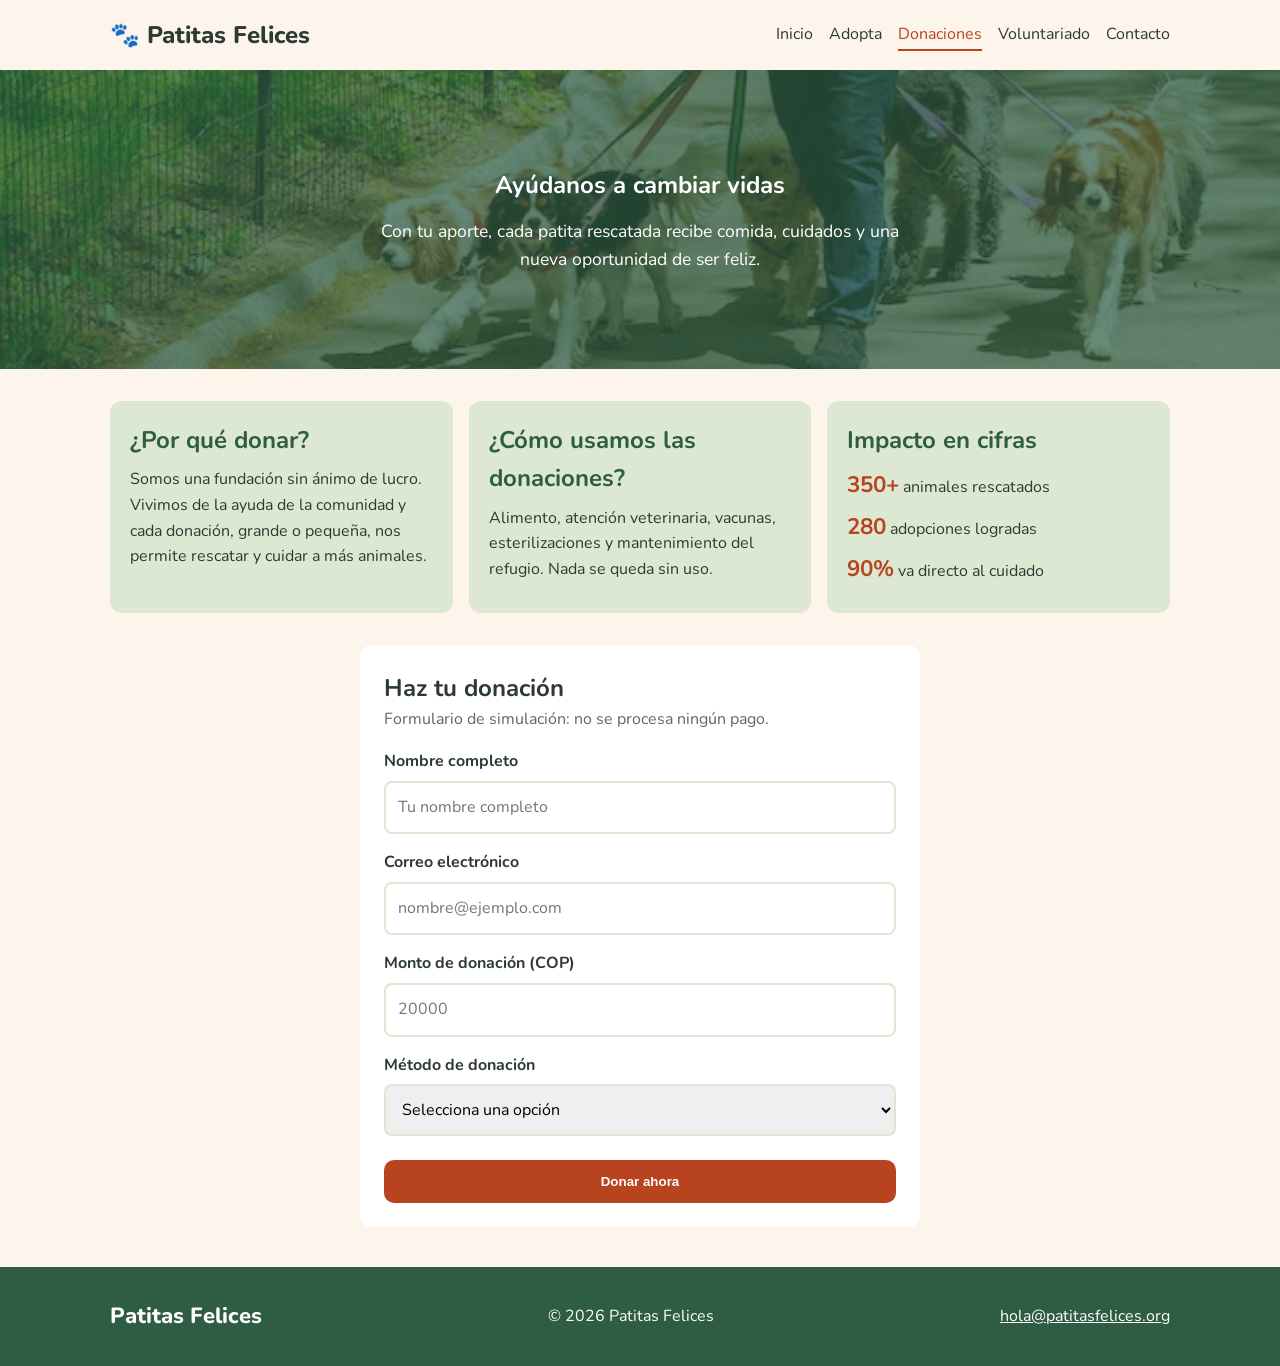
==== PROYECTO-DE-HTML-Y-CSS/views/donaciones.html @ edb4cd9b "clonacion y nueva pagina de donaciones" ====
<!DOCTYPE html>
<html lang="es">
<head>
  <meta charset="UTF-8">
  <meta name="viewport" content="width=device-width, initial-scale=1.0">
  <title>Donaciones · Patitas Felices</title>
  <link href="https://fonts.googleapis.com/css2?family=Nunito:wght@400;700;800&display=swap" rel="stylesheet">
  <link rel="stylesheet" href="../css/variables.css">
  <link rel="stylesheet" href="../css/style.css">
  <link rel="stylesheet" href="../css/donaciones.css">
</head>
<body>

  <header class="encabezado">
    <div class="contenedor">
      <a class="logo" href="../index.html">🐾 Patitas Felices</a>
      <nav>
        <ul class="menu">
          <li><a href="../index.html">Inicio</a></li>
          <li><a href="adopta.html">Adopta</a></li>
          <li><a href="donaciones.html" class="activo">Donaciones</a></li>
          <li><a href="contacto.html">Voluntariado</a></li>
          <li><a href="contacto.html">Contacto</a></li>
        </ul>
      </nav>
    </div>
  </header>

  <main>

    <!-- Banner superior -->
    <section class="banner-donar">
      <div class="contenedor">
        <h1>Ayúdanos a cambiar vidas</h1>
        <p>Con tu aporte, cada patita rescatada recibe comida, cuidados y una nueva oportunidad de ser feliz.</p>
      </div>
    </section>

    <!-- Información -->
    <section class="contenedor info-donar">
      <article class="bloque">
        <h2>¿Por qué donar?</h2>
        <p>Somos una fundación sin ánimo de lucro. Vivimos de la ayuda de la comunidad y cada donación, grande o pequeña, nos permite rescatar y cuidar a más animales.</p>
      </article>
      <article class="bloque">
        <h2>¿Cómo usamos las donaciones?</h2>
        <p>Alimento, atención veterinaria, vacunas, esterilizaciones y mantenimiento del refugio. Nada se queda sin uso.</p>
      </article>
      <article class="bloque">
        <h2>Impacto en cifras</h2>
        <ul class="cifras">
          <li><strong>350+</strong> animales rescatados</li>
          <li><strong>280</strong> adopciones logradas</li>
          <li><strong>90%</strong> va directo al cuidado</li>
        </ul>
      </article>
    </section>

    <!-- Formulario de simulación (no envía nada) -->
    <section class="contenedor">
      <form class="form-donar" action="#" method="get">
        <h2>Haz tu donación</h2>
        <p class="texto-gris">Formulario de simulación: no se procesa ningún pago.</p>

        <label for="nombre">Nombre completo</label>
        <input type="text" id="nombre" name="nombre" placeholder="Tu nombre completo" required>

        <label for="correo">Correo electrónico</label>
        <input type="email" id="correo" name="correo" placeholder="nombre@ejemplo.com" required>

        <label for="monto">Monto de donación (COP)</label>
        <input type="number" id="monto" name="monto" min="1000" step="1000" placeholder="20000" required>

        <label for="metodo">Método de donación</label>
        <select id="metodo" name="metodo" required>
          <option value="">Selecciona una opción</option>
          <option>Transferencia</option>
          <option>Tarjeta</option>
          <option>Efectivo</option>
        </select>

        <button class="boton boton-principal" type="submit">Donar ahora</button>
      </form>
    </section>

  </main>

  <footer class="pie">
    <div class="contenedor pie-contenido">
      <p class="pie-nombre">Patitas Felices</p>
      <p>© 2026 Patitas Felices</p>
      <p><a href="mailto:hola@patitasfelices.org">hola@patitasfelices.org</a></p>
    </div>
  </footer>

</body>
</html>
---- PROYECTO-DE-HTML-Y-CSS/css/variables.css ----
/* Variables: aquí guardo los colores y la fuente para usarlos en todos los archivos */
:root {
  --crema: #fdf5ec;
  --blanco: #ffffff;
  --verde-claro: #dde8d3;
  --verde-oscuro: #2f5d43;
  --durazno: #fae3d6;
  --naranja: #b8431f;
  --naranja-oscuro: #9a3517;
  --texto: #2d3a33;
  --gris: #5f6862;
  --rojo: #c0392b;
  --verde: #2f7d4f;
  --fuente: "Nunito", Arial, sans-serif;
}
---- PROYECTO-DE-HTML-Y-CSS/css/style.css ----
/* ===== Estilos generales: se usan en las 4 páginas ===== */

/* Reset básico */
* {
  box-sizing: border-box;
  margin: 0;
  padding: 0;
}

body {
  font-family: var(--fuente);
  background: var(--crema);
  color: var(--texto);
  line-height: 1.6;
}

img {
  max-width: 100%;
  display: block;
}

a {
  color: inherit;
}

/* Contenedor: centra el contenido y limita el ancho */
.contenedor {
  max-width: 1100px;
  margin: 0 auto;
  padding: 0 20px;
}

.seccion {
  padding: 48px 0;
}

.etiqueta {
  color: var(--naranja);
  font-weight: bold;
  font-size: 14px;
  margin-bottom: 8px;
}

.titulo {
  font-size: 28px;
  line-height: 1.2;
  margin-bottom: 16px;
}

.texto-gris {
  color: var(--gris);
}

/* Botones */
.boton {
  display: inline-block;
  padding: 12px 24px;
  border: 2px solid var(--naranja);
  border-radius: 10px;
  font-weight: bold;
  text-align: center;
  text-decoration: none;
  cursor: pointer;
}

.boton-principal {
  background: var(--naranja);
  color: var(--blanco);
}

.boton-principal:hover {
  background: var(--naranja-oscuro);
}

.boton-secundario {
  background: var(--crema);
  color: var(--naranja);
}

.boton-secundario:hover {
  background: var(--durazno);
}

/* Encabezado y menú (Flexbox) */
.encabezado .contenedor {
  display: flex;
  flex-direction: column;
  align-items: center;
  gap: 12px;
  padding-top: 16px;
  padding-bottom: 16px;
}

.logo {
  font-size: 24px;
  font-weight: 800;
  text-decoration: none;
}

.menu {
  display: flex;
  flex-wrap: wrap;
  justify-content: center;
  gap: 16px;
  list-style: none;
}

.menu a {
  text-decoration: none;
  padding-bottom: 4px;
}

.menu a:hover,
.menu a.activo {
  color: var(--naranja);
  border-bottom: 2px solid var(--naranja);
}

/* Tarjeta de animal (se usa en Adopta y en Perfil) */
.tarjeta {
  background: var(--blanco);
  border-radius: 14px;
  overflow: hidden;
  box-shadow: 0 2px 8px rgba(0, 0, 0, 0.12);
}

.tarjeta:hover {
  transform: translateY(-4px);
}

.tarjeta img {
  width: 100%;
  height: 200px;
  object-fit: cover;
  background: var(--verde-claro);
}

.tarjeta-info {
  display: flex;
  flex-direction: column;
  gap: 8px;
  padding: 16px;
}

.tarjeta-info h3 {
  font-size: 22px;
}

.estado {
  align-self: flex-start;
  padding: 4px 12px;
  border-radius: 20px;
  font-size: 14px;
  font-weight: bold;
}

.disponible {
  background: var(--verde-claro);
  color: var(--verde-oscuro);
}

.adoptado {
  background: var(--durazno);
  color: var(--naranja-oscuro);
}

/* Pie de página (Flexbox) */
.pie {
  background: var(--verde-oscuro);
  color: var(--blanco);
  padding: 32px 0;
}

.pie-contenido {
  display: flex;
  flex-direction: column;
  align-items: center;
  gap: 8px;
  text-align: center;
}

.pie-nombre {
  font-size: 22px;
  font-weight: 800;
}

/* ===== Media queries ===== */

/* Celulares grandes */
@media (min-width: 600px) {
  .titulo {
    font-size: 32px;
  }
}

/* Tablet */
@media (min-width: 768px) {
  .encabezado .contenedor {
    flex-direction: row;
    justify-content: space-between;
  }

  .pie-contenido {
    flex-direction: row;
    justify-content: space-between;
  }
}

/* Computador */
@media (min-width: 1024px) {
  .seccion {
    padding: 72px 0;
  }

  .titulo {
    font-size: 38px;
  }
}
---- PROYECTO-DE-HTML-Y-CSS/css/donaciones.css ----
/* Página de donaciones. Diseño móvil primero. */

.banner-donar {
  background: linear-gradient(rgba(47, 93, 67, .72), rgba(47, 93, 67, .72)),
              url("../storage/img/carrusel-1.jpg") center / cover;
  color: var(--blanco);
  text-align: center;
  padding: 56px 0;
}
.banner-donar h1 { margin-bottom: 12px; }
.banner-donar p { max-width: 560px; margin: 0 auto; font-size: 1.1rem; }

.info-donar {
  display: grid;
  gap: 16px;
  padding-top: 32px;
  padding-bottom: 32px;
}
.bloque {
  background: var(--verde-claro);
  border-radius: 12px;
  padding: 20px;
}
.bloque h2 { margin-bottom: 8px; color: var(--verde-oscuro); }

.cifras { list-style: none; padding: 0; margin: 0; }
.cifras li { margin-bottom: 6px; }
.cifras strong { color: var(--naranja); font-size: 1.4rem; }

.form-donar {
  background: var(--blanco);
  border-radius: 12px;
  padding: 24px;
  margin-bottom: 40px;
  max-width: 560px;
  margin-left: auto;
  margin-right: auto;
}
.form-donar label { display: block; font-weight: 700; margin: 16px 0 6px; }
.form-donar input,
.form-donar select {
  width: 100%;
  padding: 12px;
  font: inherit;
  border: 2px solid var(--verde-claro);
  border-radius: 8px;
}
.form-donar input:focus,
.form-donar select:focus { outline: none; border-color: var(--verde-oscuro); }
.form-donar .boton { margin-top: 24px; width: 100%; }

@media (min-width: 768px) {
  .banner-donar { padding: 96px 0; }
  .info-donar { grid-template-columns: repeat(3, 1fr); }
}
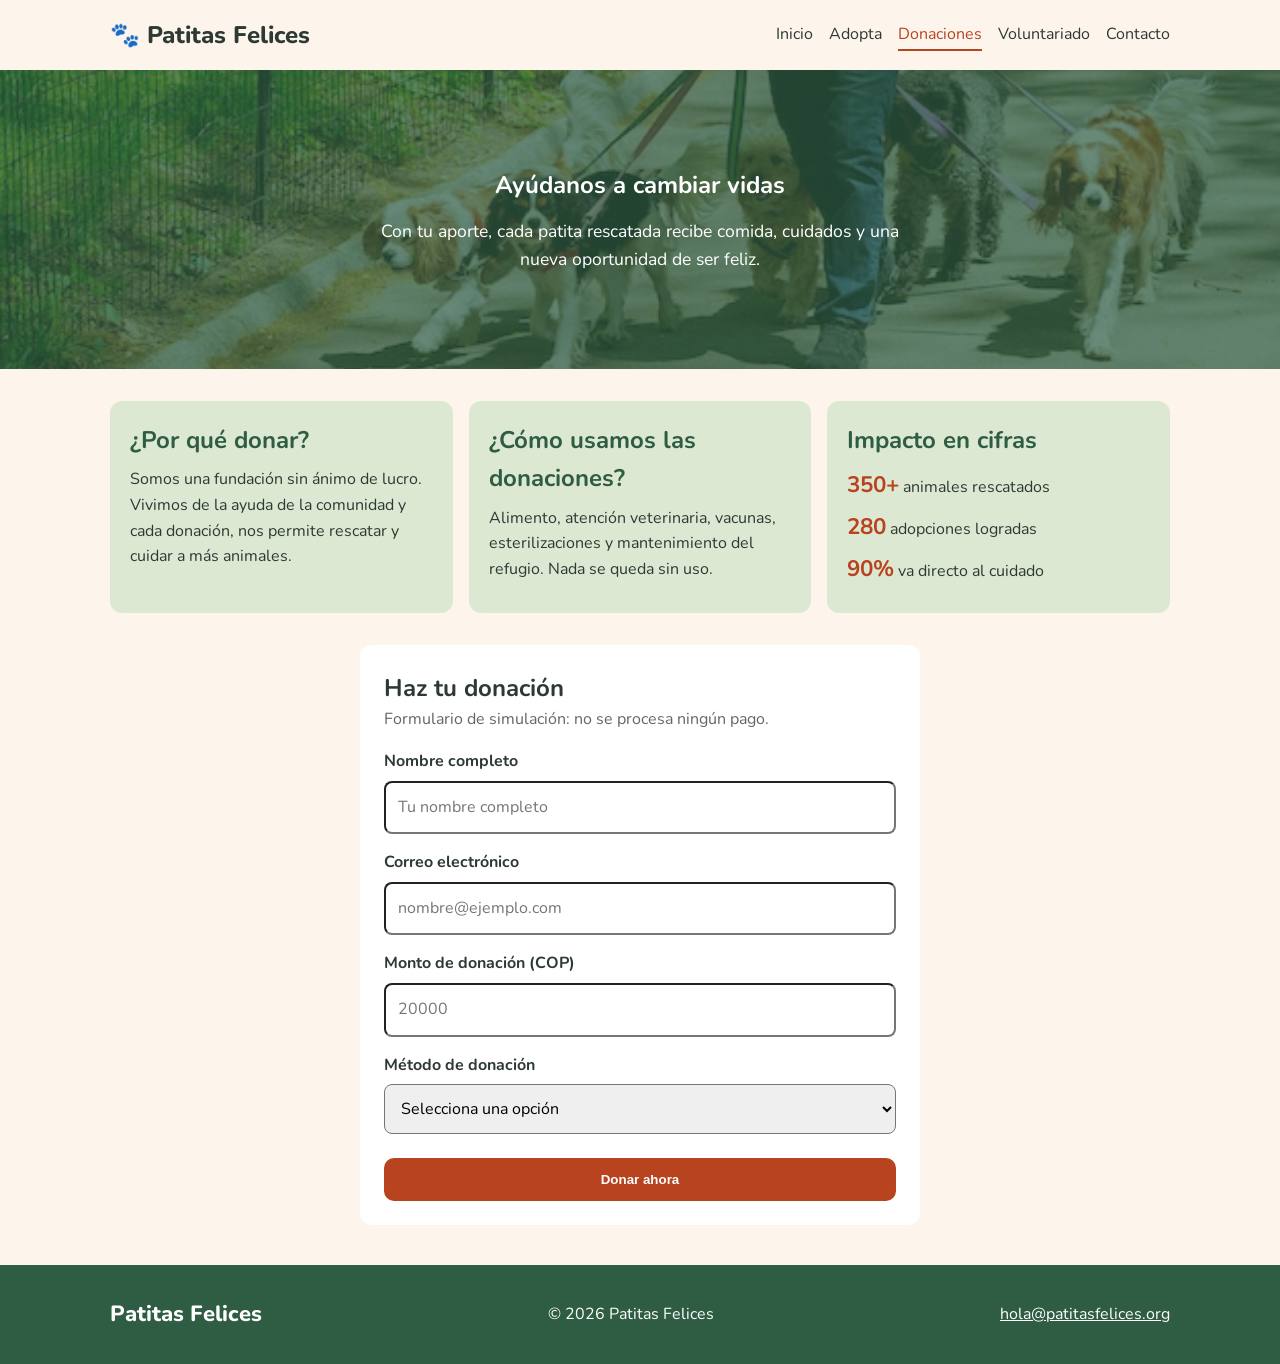
==== commit 4d571593: "cambios" ====
--- a/PROYECTO-DE-HTML-Y-CSS/views/donaciones.html
+++ b/PROYECTO-DE-HTML-Y-CSS/views/donaciones.html
@@ -40,7 +40,7 @@
     <section class="contenedor info-donar">
       <article class="bloque">
         <h2>¿Por qué donar?</h2>
-        <p>Somos una fundación sin ánimo de lucro. Vivimos de la ayuda de la comunidad y cada donación, grande o pequeña, nos permite rescatar y cuidar a más animales.</p>
+        <p>Somos una fundación sin ánimo de lucro. Vivimos de la ayuda de la comunidad y cada donación, nos permite rescatar y cuidar a más animales.</p>
       </article>
       <article class="bloque">
         <h2>¿Cómo usamos las donaciones?</h2>
@@ -56,7 +56,7 @@
       </article>
     </section>
 
-    <!-- Formulario de simulación (no envía nada) -->
+    <!-- formulario de simulación (no se envía nada) -->
     <section class="contenedor">
       <form class="form-donar" action="#" method="get">
         <h2>Haz tu donación</h2>
@@ -69,7 +69,7 @@
         <input type="email" id="correo" name="correo" placeholder="nombre@ejemplo.com" required>
 
         <label for="monto">Monto de donación (COP)</label>
-        <input type="number" id="monto" name="monto" min="1000" step="1000" placeholder="20000" required>
+        <input type="number" id="monto" name="monto" placeholder="20000" required>
 
         <label for="metodo">Método de donación</label>
         <select id="metodo" name="metodo" required>
--- a/PROYECTO-DE-HTML-Y-CSS/css/donaciones.css
+++ b/PROYECTO-DE-HTML-Y-CSS/css/donaciones.css
@@ -3,9 +3,9 @@
 .banner-donar {
   background: linear-gradient(rgba(47, 93, 67, .72), rgba(47, 93, 67, .72)),
               url("../storage/img/carrusel-1.jpg") center / cover;
-  color: var(--blanco);
   text-align: center;
   padding: 56px 0;
+  color: var(--blanco);
 }
 .banner-donar h1 { margin-bottom: 12px; }
 .banner-donar p { max-width: 560px; margin: 0 auto; font-size: 1.1rem; }
@@ -42,7 +42,6 @@
   width: 100%;
   padding: 12px;
   font: inherit;
-  border: 2px solid var(--verde-claro);
   border-radius: 8px;
 }
 .form-donar input:focus,
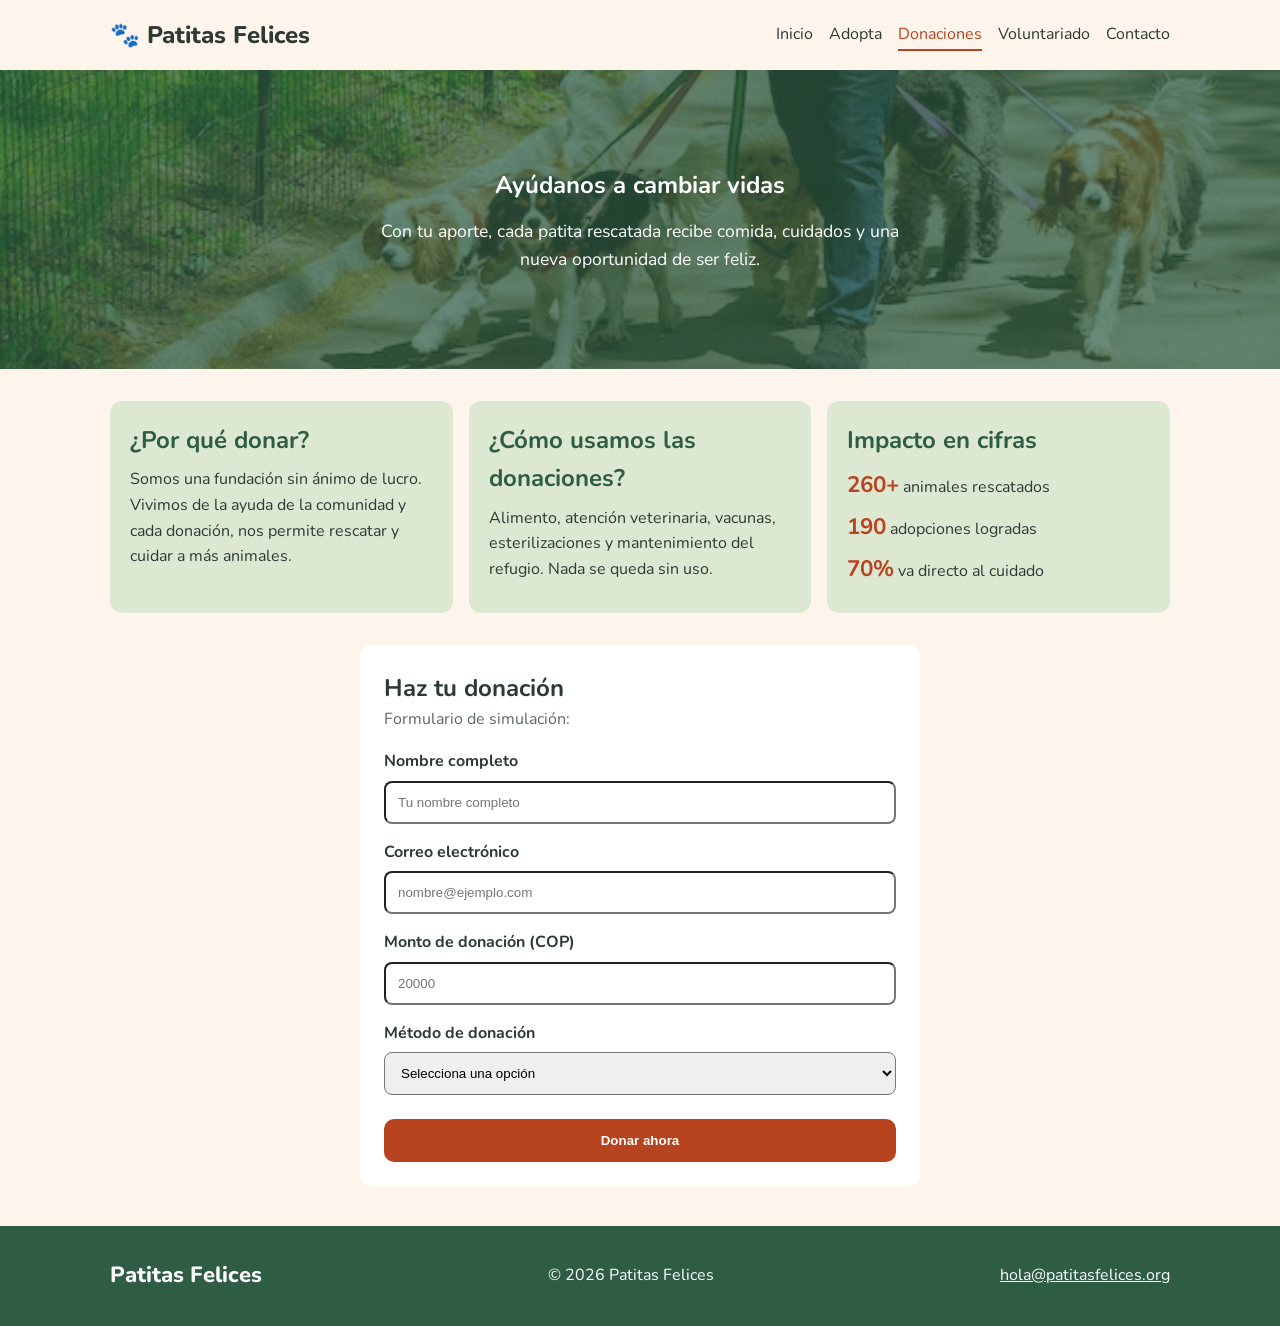
==== commit 6de360e4: "cambios" ====
--- a/PROYECTO-DE-HTML-Y-CSS/views/donaciones.html
+++ b/PROYECTO-DE-HTML-Y-CSS/views/donaciones.html
@@ -49,9 +49,9 @@
       <article class="bloque">
         <h2>Impacto en cifras</h2>
         <ul class="cifras">
-          <li><strong>350+</strong> animales rescatados</li>
-          <li><strong>280</strong> adopciones logradas</li>
-          <li><strong>90%</strong> va directo al cuidado</li>
+          <li><strong>260+</strong> animales rescatados</li>
+          <li><strong>190</strong> adopciones logradas</li>
+          <li><strong>70%</strong> va directo al cuidado</li>
         </ul>
       </article>
     </section>
@@ -60,7 +60,7 @@
     <section class="contenedor">
       <form class="form-donar" action="#" method="get">
         <h2>Haz tu donación</h2>
-        <p class="texto-gris">Formulario de simulación: no se procesa ningún pago.</p>
+        <p class="texto-gris">Formulario de simulación:</p>
 
         <label for="nombre">Nombre completo</label>
         <input type="text" id="nombre" name="nombre" placeholder="Tu nombre completo" required>
@@ -69,14 +69,14 @@
         <input type="email" id="correo" name="correo" placeholder="nombre@ejemplo.com" required>
 
         <label for="monto">Monto de donación (COP)</label>
-        <input type="number" id="monto" name="monto" placeholder="20000" required>
+        <input type="number" name="monto" placeholder="20000" required>
 
         <label for="metodo">Método de donación</label>
         <select id="metodo" name="metodo" required>
           <option value="">Selecciona una opción</option>
           <option>Transferencia</option>
           <option>Tarjeta</option>
-          <option>Efectivo</option>
+          <option>En Efectivo</option>
         </select>
 
         <button class="boton boton-principal" type="submit">Donar ahora</button>
--- a/PROYECTO-DE-HTML-Y-CSS/css/donaciones.css
+++ b/PROYECTO-DE-HTML-Y-CSS/css/donaciones.css
@@ -41,9 +41,10 @@
 .form-donar select {
   width: 100%;
   padding: 12px;
-  font: inherit;
+  font: arial;
   border-radius: 8px;
 }
+
 .form-donar input:focus,
 .form-donar select:focus { outline: none; border-color: var(--verde-oscuro); }
 .form-donar .boton { margin-top: 24px; width: 100%; }
